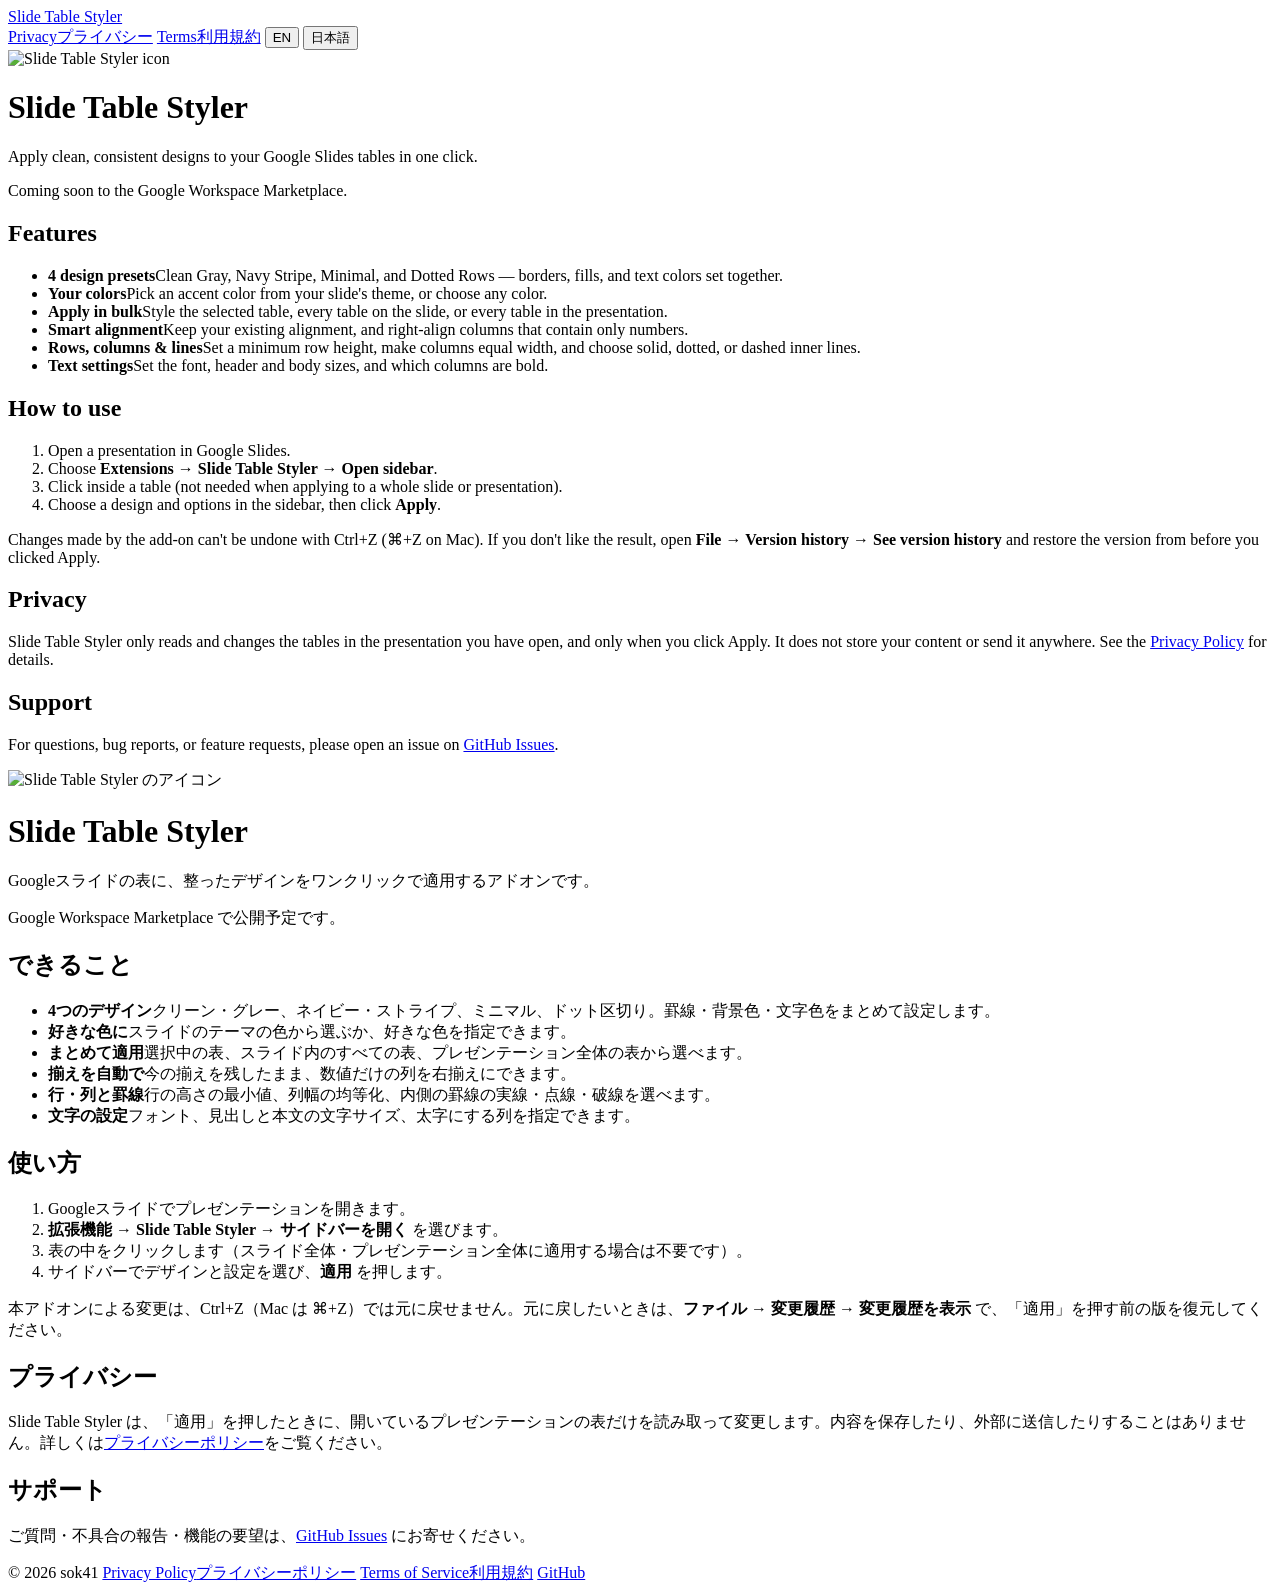
==== docs/index.html @ 64ff8288 "Ctrl+Z では元に戻せないため、サイト・利用規約・README・掲載文の「元に戻す」の説明を変更履歴からの復元に変更" ====
<!doctype html>
<html lang="en">
<head>
<meta charset="utf-8">
<meta name="viewport" content="width=device-width, initial-scale=1">
<title>Slide Table Styler</title>
<meta name="description" content="Slide Table Styler is a Google Slides add-on that applies clean, consistent designs to your tables in one click.">
<link rel="icon" href="assets/icon-128.png">
<link rel="stylesheet" href="style.css">
<script src="lang.js"></script>
</head>
<body>
<header class="site">
  <div class="wrap">
    <a class="brand" href="./"><img src="assets/icon-128.png" alt="">Slide Table Styler</a>
    <nav class="site" aria-label="Site">
      <a href="privacy.html"><span lang="en">Privacy</span><span lang="ja">プライバシー</span></a>
      <a href="terms.html"><span lang="en">Terms</span><span lang="ja">利用規約</span></a>
      <span class="lang-switch" role="group" aria-label="Language">
        <button type="button" data-lang="en" aria-pressed="true">EN</button>
        <button type="button" data-lang="ja" aria-pressed="false">日本語</button>
      </span>
    </nav>
  </div>
</header>

<main class="wrap">
  <!-- ===== English ===== -->
  <div lang="en">
    <div class="hero">
      <img src="assets/icon-128.png" alt="Slide Table Styler icon">
      <div>
        <h1>Slide Table Styler</h1>
        <p class="lead">Apply clean, consistent designs to your Google Slides tables in one click.</p>
      </div>
    </div>
    <p class="cta">Coming soon to the Google Workspace Marketplace.</p>

    <h2>Features</h2>
    <ul class="features">
      <li><strong>4 design presets</strong>Clean Gray, Navy Stripe, Minimal, and Dotted Rows — borders, fills, and text colors set together.</li>
      <li><strong>Your colors</strong>Pick an accent color from your slide's theme, or choose any color.</li>
      <li><strong>Apply in bulk</strong>Style the selected table, every table on the slide, or every table in the presentation.</li>
      <li><strong>Smart alignment</strong>Keep your existing alignment, and right-align columns that contain only numbers.</li>
      <li><strong>Rows, columns &amp; lines</strong>Set a minimum row height, make columns equal width, and choose solid, dotted, or dashed inner lines.</li>
      <li><strong>Text settings</strong>Set the font, header and body sizes, and which columns are bold.</li>
    </ul>

    <h2>How to use</h2>
    <ol>
      <li>Open a presentation in Google Slides.</li>
      <li>Choose <strong>Extensions → Slide Table Styler → Open sidebar</strong>.</li>
      <li>Click inside a table (not needed when applying to a whole slide or presentation).</li>
      <li>Choose a design and options in the sidebar, then click <strong>Apply</strong>.</li>
    </ol>
    <p>Changes made by the add-on can't be undone with Ctrl+Z (⌘+Z on Mac). If you don't like the result, open <strong>File → Version history → See version history</strong> and restore the version from before you clicked Apply.</p>

    <h2>Privacy</h2>
    <p>Slide Table Styler only reads and changes the tables in the presentation you have open, and only when you click Apply. It does not store your content or send it anywhere. See the <a href="privacy.html">Privacy Policy</a> for details.</p>

    <h2>Support</h2>
    <p>For questions, bug reports, or feature requests, please open an issue on <a href="https://github.com/sok41/slide-table-styler/issues">GitHub Issues</a>.</p>
  </div>

  <!-- ===== 日本語 ===== -->
  <div lang="ja">
    <div class="hero">
      <img src="assets/icon-128.png" alt="Slide Table Styler のアイコン">
      <div>
        <h1>Slide Table Styler</h1>
        <p class="lead">Googleスライドの表に、整ったデザインをワンクリックで適用するアドオンです。</p>
      </div>
    </div>
    <p class="cta">Google Workspace Marketplace で公開予定です。</p>

    <h2>できること</h2>
    <ul class="features">
      <li><strong>4つのデザイン</strong>クリーン・グレー、ネイビー・ストライプ、ミニマル、ドット区切り。罫線・背景色・文字色をまとめて設定します。</li>
      <li><strong>好きな色に</strong>スライドのテーマの色から選ぶか、好きな色を指定できます。</li>
      <li><strong>まとめて適用</strong>選択中の表、スライド内のすべての表、プレゼンテーション全体の表から選べます。</li>
      <li><strong>揃えを自動で</strong>今の揃えを残したまま、数値だけの列を右揃えにできます。</li>
      <li><strong>行・列と罫線</strong>行の高さの最小値、列幅の均等化、内側の罫線の実線・点線・破線を選べます。</li>
      <li><strong>文字の設定</strong>フォント、見出しと本文の文字サイズ、太字にする列を指定できます。</li>
    </ul>

    <h2>使い方</h2>
    <ol>
      <li>Googleスライドでプレゼンテーションを開きます。</li>
      <li><strong>拡張機能 → Slide Table Styler → サイドバーを開く</strong> を選びます。</li>
      <li>表の中をクリックします（スライド全体・プレゼンテーション全体に適用する場合は不要です）。</li>
      <li>サイドバーでデザインと設定を選び、<strong>適用</strong> を押します。</li>
    </ol>
    <p>本アドオンによる変更は、Ctrl+Z（Mac は ⌘+Z）では元に戻せません。元に戻したいときは、<strong>ファイル → 変更履歴 → 変更履歴を表示</strong> で、「適用」を押す前の版を復元してください。</p>

    <h2>プライバシー</h2>
    <p>Slide Table Styler は、「適用」を押したときに、開いているプレゼンテーションの表だけを読み取って変更します。内容を保存したり、外部に送信したりすることはありません。詳しくは<a href="privacy.html">プライバシーポリシー</a>をご覧ください。</p>

    <h2>サポート</h2>
    <p>ご質問・不具合の報告・機能の要望は、<a href="https://github.com/sok41/slide-table-styler/issues">GitHub Issues</a> にお寄せください。</p>
  </div>
</main>

<footer class="site">
  <div class="wrap">
    <span>© 2026 sok41</span>
    <a href="privacy.html"><span lang="en">Privacy Policy</span><span lang="ja">プライバシーポリシー</span></a>
    <a href="terms.html"><span lang="en">Terms of Service</span><span lang="ja">利用規約</span></a>
    <a href="https://github.com/sok41/slide-table-styler">GitHub</a>
  </div>
</footer>
</body>
</html>
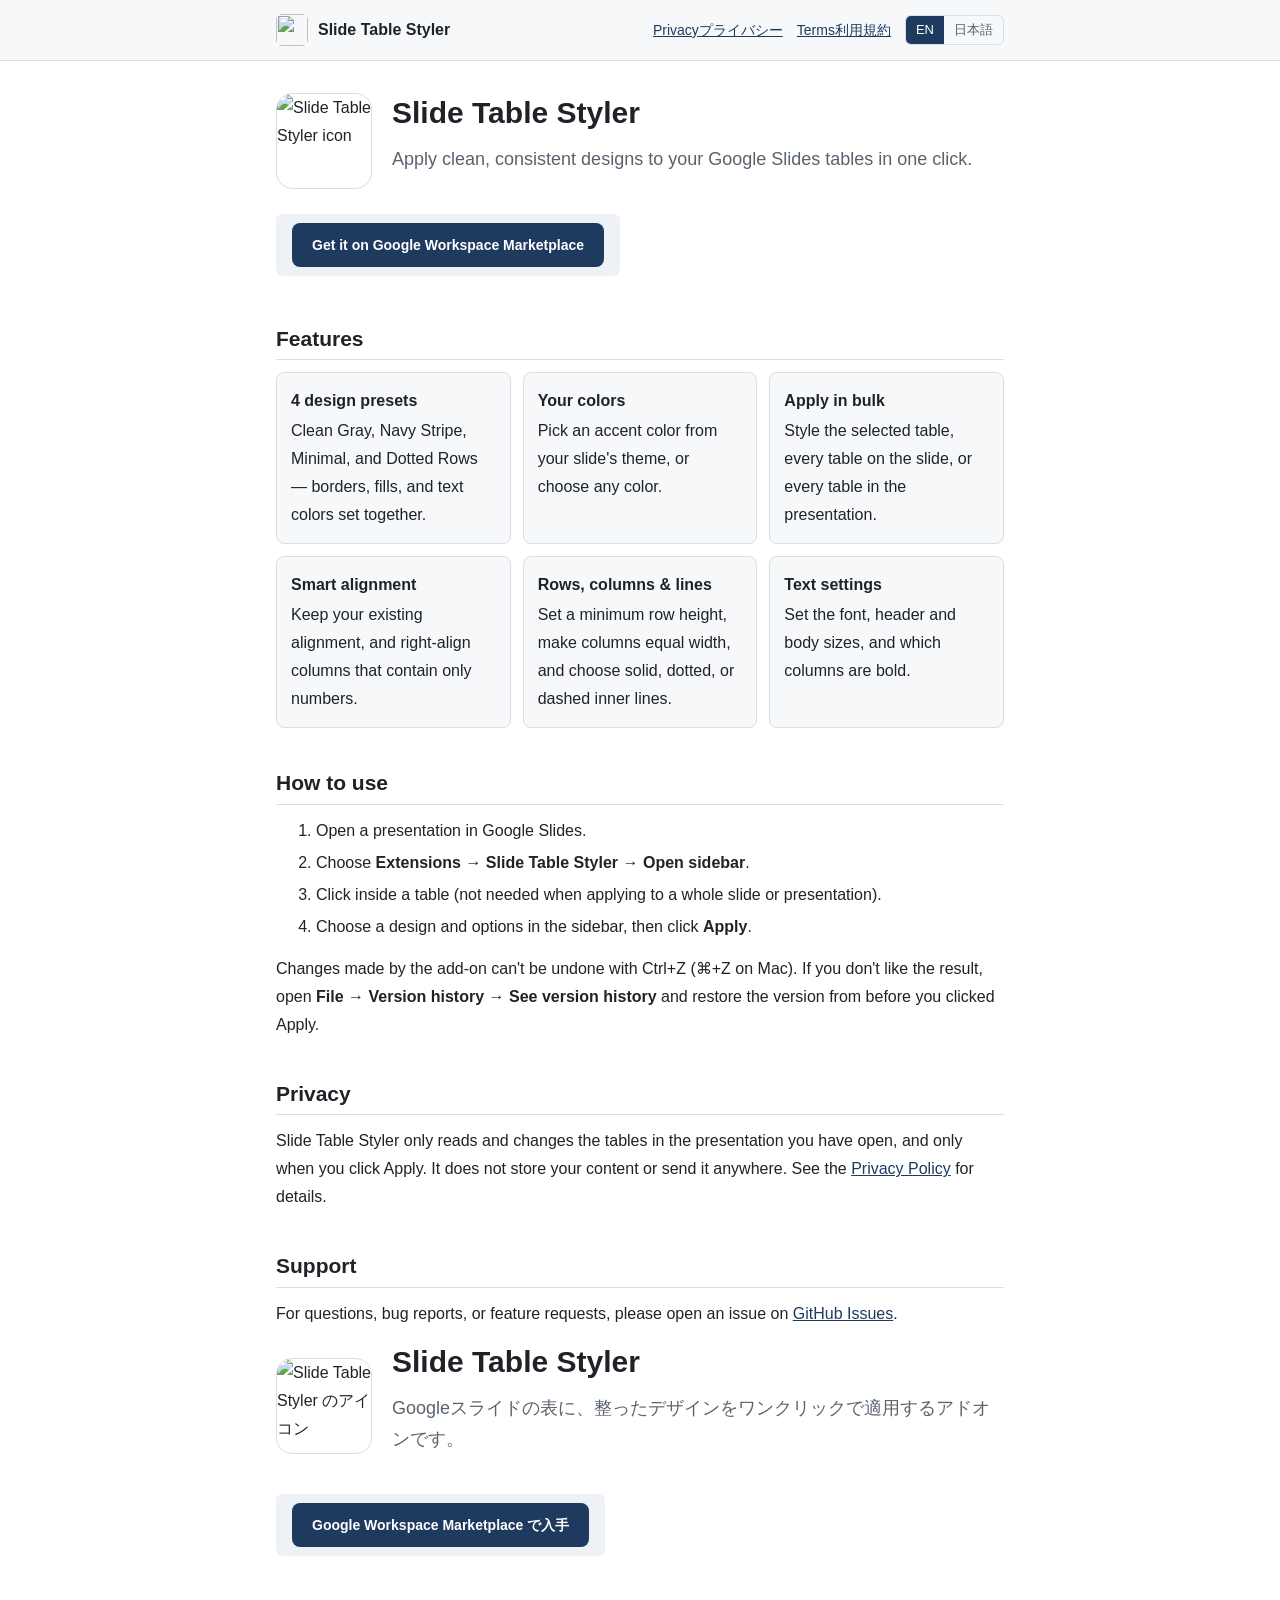
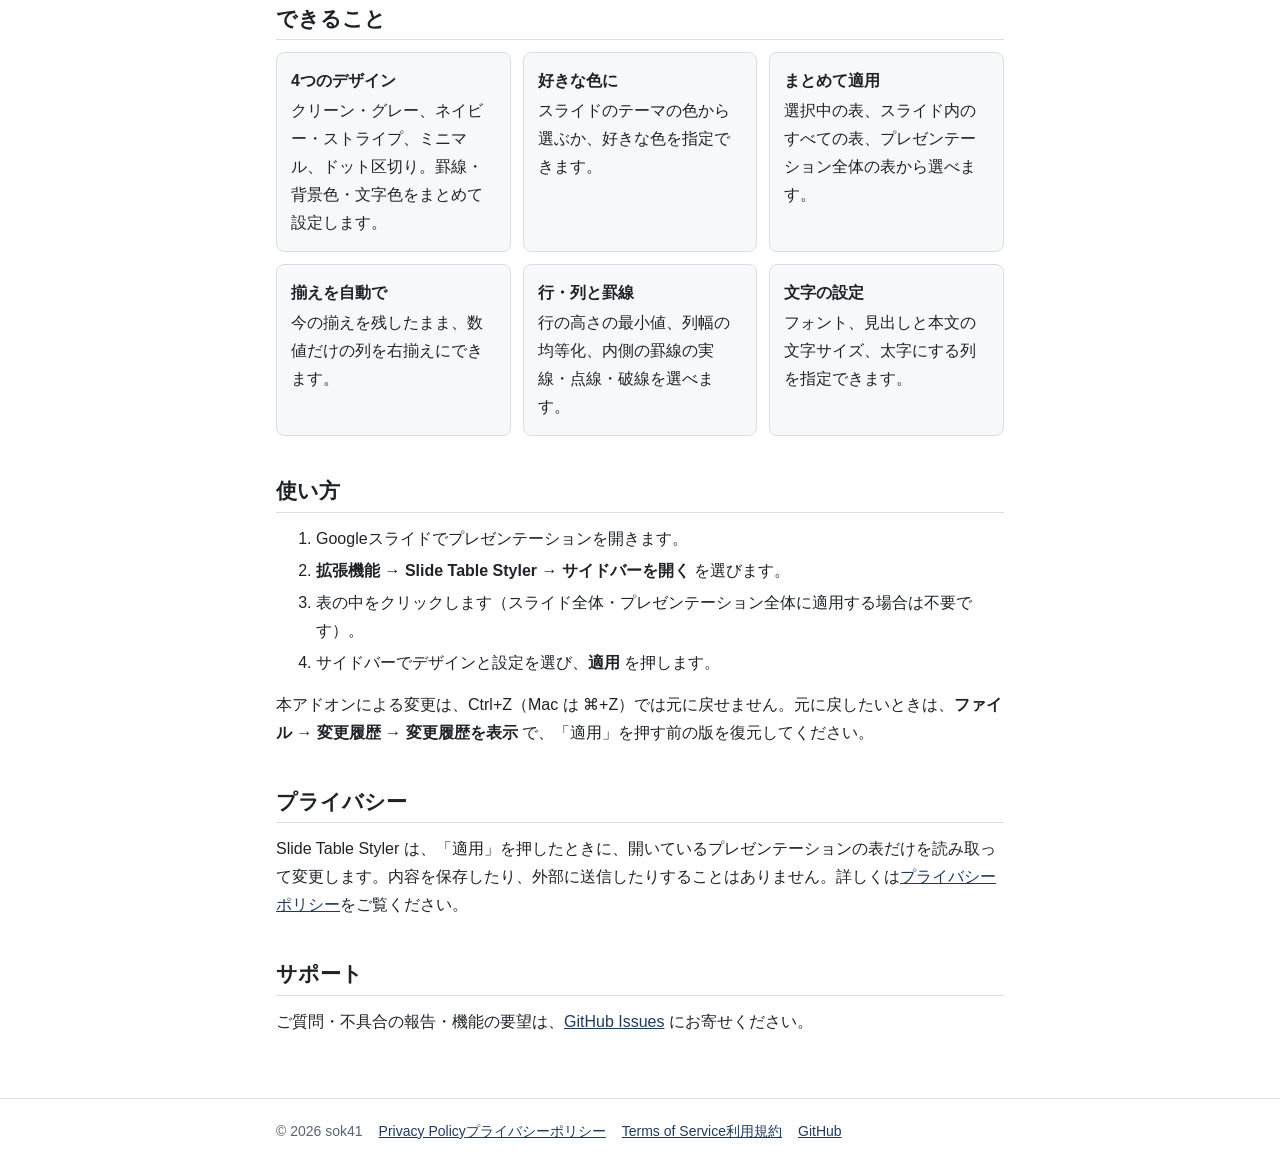
==== commit 329785f2: "Marketplace での公開に合わせて、サイトと README にインストールのリンクを追加し、使い方に Picker による許可を追記" ====
--- a/docs/index.html
+++ b/docs/index.html
@@ -34,7 +34,7 @@
         <p class="lead">Apply clean, consistent designs to your Google Slides tables in one click.</p>
       </div>
     </div>
-    <p class="cta">Coming soon to the Google Workspace Marketplace.</p>
+    <p class="cta"><a class="cta-button" href="https://workspace.google.com/marketplace/app/slide_table_styler/778154754687">Get it on Google Workspace Marketplace</a></p>
 
     <h2>Features</h2>
     <ul class="features">
@@ -71,7 +71,7 @@
         <p class="lead">Googleスライドの表に、整ったデザインをワンクリックで適用するアドオンです。</p>
       </div>
     </div>
-    <p class="cta">Google Workspace Marketplace で公開予定です。</p>
+    <p class="cta"><a class="cta-button" href="https://workspace.google.com/marketplace/app/slide_table_styler/778154754687">Google Workspace Marketplace で入手</a></p>
 
     <h2>できること</h2>
     <ul class="features">
--- a/docs/style.css
+++ b/docs/style.css
@@ -0,0 +1,82 @@
+:root {
+  --ink: #1F2328;
+  --muted: #59636E;
+  --line: #D8DEE4;
+  --accent: #1F3A5F;
+  --accent-soft: #EEF2F7;
+  --bg: #FFFFFF;
+  --soft: #F6F8FA;
+}
+@media (prefers-color-scheme: dark) {
+  :root {
+    --ink: #E6EDF3;
+    --muted: #9198A1;
+    --line: #3D444D;
+    --accent: #8DB4E2;
+    --accent-soft: #1B2636;
+    --bg: #0D1117;
+    --soft: #151B23;
+  }
+}
+
+* { box-sizing: border-box; }
+html { -webkit-text-size-adjust: 100%; }
+body {
+  margin: 0;
+  font-family: "Noto Sans JP", "Hiragino Sans", "Yu Gothic UI", -apple-system, "Segoe UI", sans-serif;
+  font-size: 16px; line-height: 1.75; color: var(--ink); background: var(--bg);
+}
+a { color: var(--accent); }
+a:focus-visible, button:focus-visible { outline: 2px solid var(--accent); outline-offset: 2px; }
+
+.wrap { max-width: 760px; margin: 0 auto; padding: 0 16px; }
+
+/* ヘッダー */
+header.site { border-bottom: 1px solid var(--line); background: var(--soft); }
+header.site .wrap { display: flex; align-items: center; justify-content: space-between; gap: 12px; min-height: 60px; flex-wrap: wrap; }
+.brand { display: flex; align-items: center; gap: 10px; color: var(--ink); text-decoration: none; font-weight: 700; }
+.brand img { width: 32px; height: 32px; border-radius: 6px; }
+nav.site { display: flex; align-items: center; gap: 14px; font-size: 14px; flex-wrap: wrap; }
+.lang-switch { display: inline-flex; border: 1px solid var(--line); border-radius: 6px; overflow: hidden; }
+.lang-switch button {
+  border: 0; background: transparent; color: var(--muted); padding: 3px 10px; cursor: pointer; font: inherit; font-size: 13px;
+}
+.lang-switch button[aria-pressed="true"] { background: var(--accent); color: var(--bg); }
+
+main.wrap { padding: 32px 16px 48px; }
+h1 { font-size: 30px; line-height: 1.3; margin: 0 0 12px; }
+h2 { font-size: 21px; line-height: 1.4; margin: 40px 0 12px; padding-bottom: 6px; border-bottom: 1px solid var(--line); }
+h3 { font-size: 17px; margin: 24px 0 8px; }
+p, ul, ol { margin: 0 0 14px; }
+li { margin-bottom: 4px; }
+.lead { font-size: 18px; color: var(--muted); }
+.meta { font-size: 14px; color: var(--muted); }
+code { font-family: ui-monospace, Consolas, monospace; font-size: .9em; background: var(--soft); padding: 1px 5px; border-radius: 4px; overflow-wrap: anywhere; }
+
+/* ホームのヒーロー */
+.hero { display: flex; gap: 20px; align-items: center; margin-bottom: 8px; }
+.hero img { width: 96px; height: 96px; flex: none; border-radius: 16px; border: 1px solid var(--line); background: #FFF; }
+@media (max-width: 480px) {
+  .hero { flex-direction: column; align-items: flex-start; }
+  h1 { font-size: 26px; }
+}
+.cta { display: inline-block; margin-top: 6px; padding: 9px 16px; border-radius: 6px; background: var(--accent-soft); color: var(--ink); font-size: 14px; }
+
+.features { display: grid; grid-template-columns: repeat(auto-fit, minmax(210px, 1fr)); gap: 12px; padding: 0; list-style: none; }
+.features li { margin: 0; padding: 14px; border: 1px solid var(--line); border-radius: 8px; background: var(--soft); }
+.features strong { display: block; margin-bottom: 2px; }
+
+table.scopes { width: 100%; border-collapse: collapse; font-size: 15px; margin-bottom: 14px; }
+table.scopes th, table.scopes td { text-align: left; vertical-align: top; padding: 8px 10px; border: 1px solid var(--line); }
+table.scopes th { background: var(--soft); }
+.table-scroll { overflow-x: auto; }
+
+footer.site { border-top: 1px solid var(--line); padding: 20px 0 32px; font-size: 14px; color: var(--muted); }
+footer.site .wrap { display: flex; gap: 16px; flex-wrap: wrap; }
+
+/* 言語の切り替え：JavaScript が動かない環境では両方の言語を表示する */
+html.lang-en [lang="ja"]:not(html) { display: none; }
+html.lang-ja [lang="en"]:not(html) { display: none; }
+.cta { margin: 16px 0 8px; }
+.cta-button { display: inline-block; padding: 10px 20px; border-radius: 8px; background: var(--accent); color: var(--bg); font-weight: 700; text-decoration: none; }
+.cta-button:hover { opacity: 0.9; }
